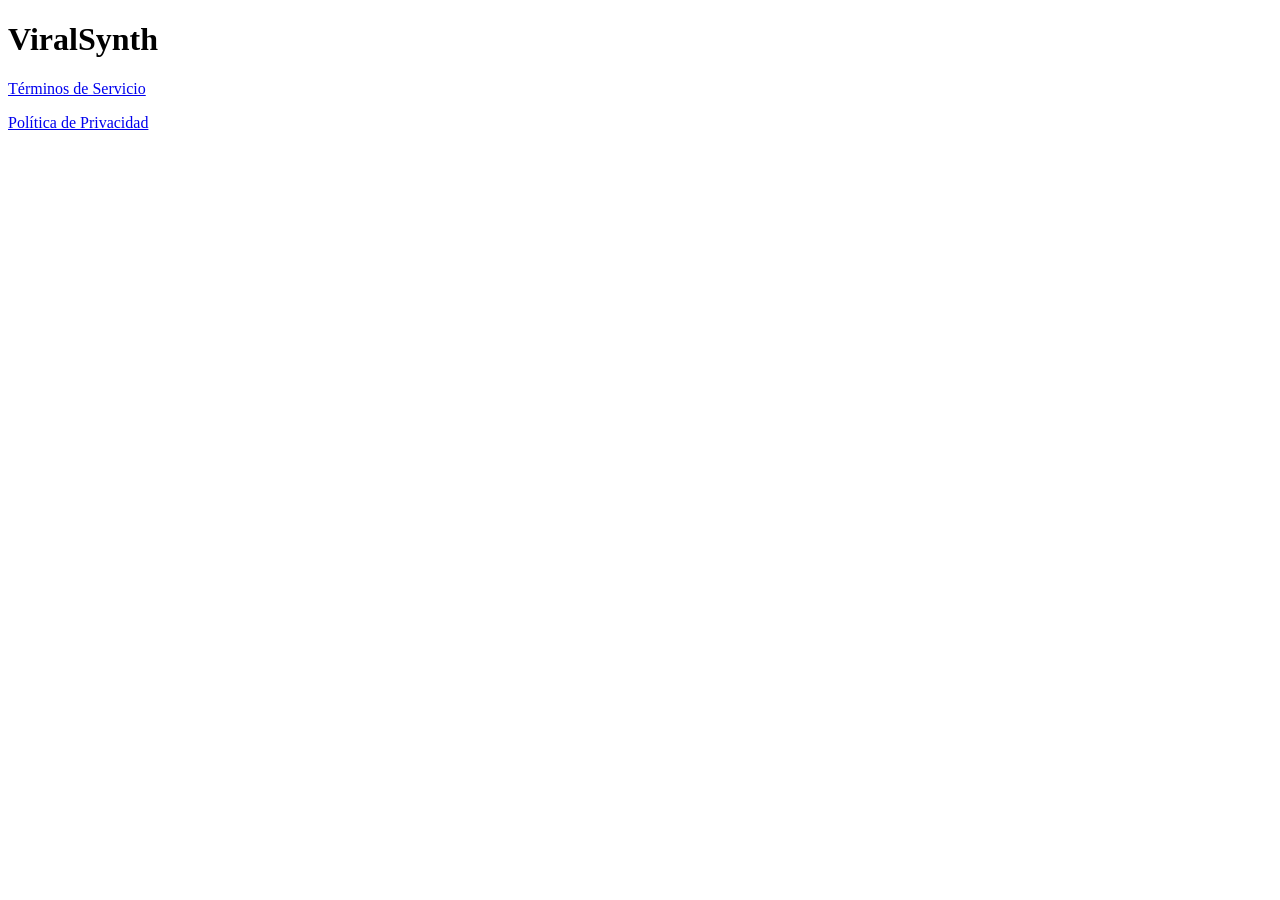
==== index.html @ e2163f89 "Add files via upload" ====
<!DOCTYPE html>
<html lang="es">
<head>
  <meta charset="UTF-8" />
  <title>Bienvenido a ViralSynth</title>
</head>
<body>
  <h1>ViralSynth</h1>
  <p><a href="terminos.html">Términos de Servicio</a></p>
  <p><a href="privacidad.html">Política de Privacidad</a></p>
</body>
</html>
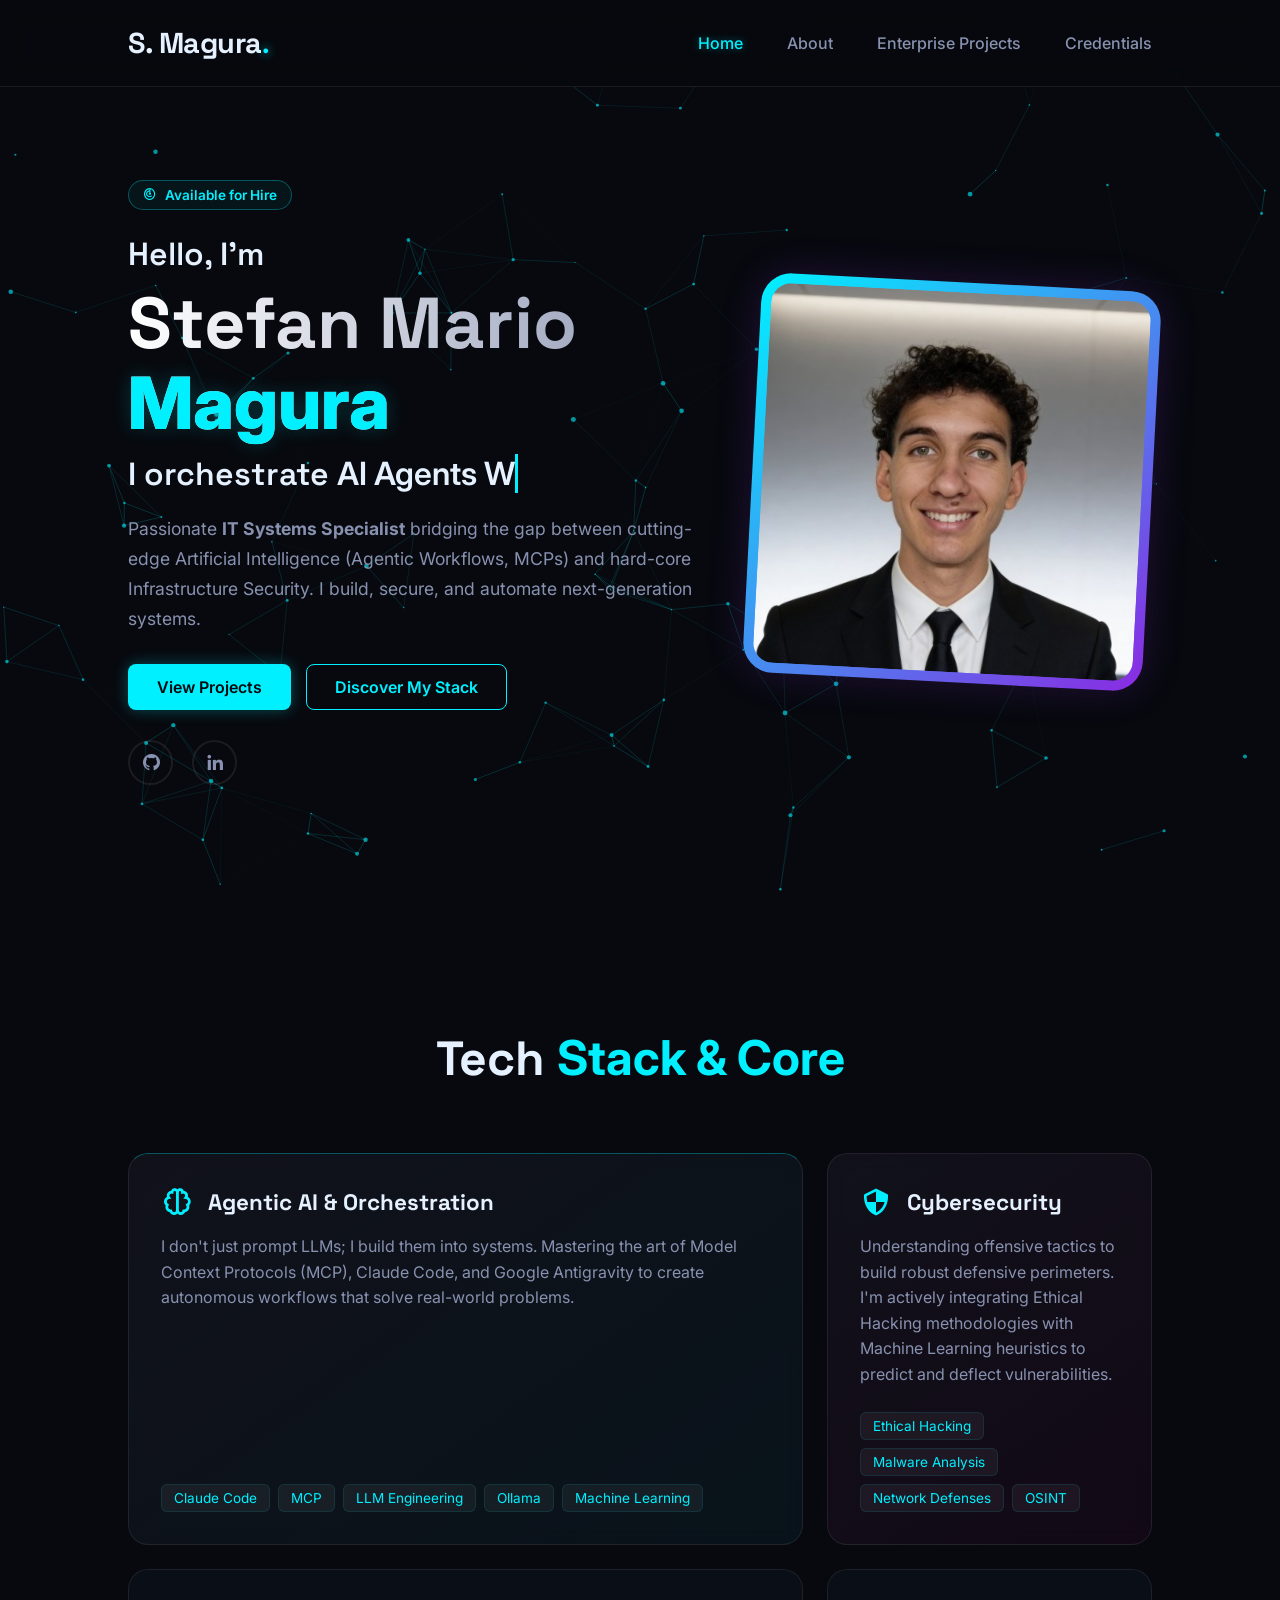
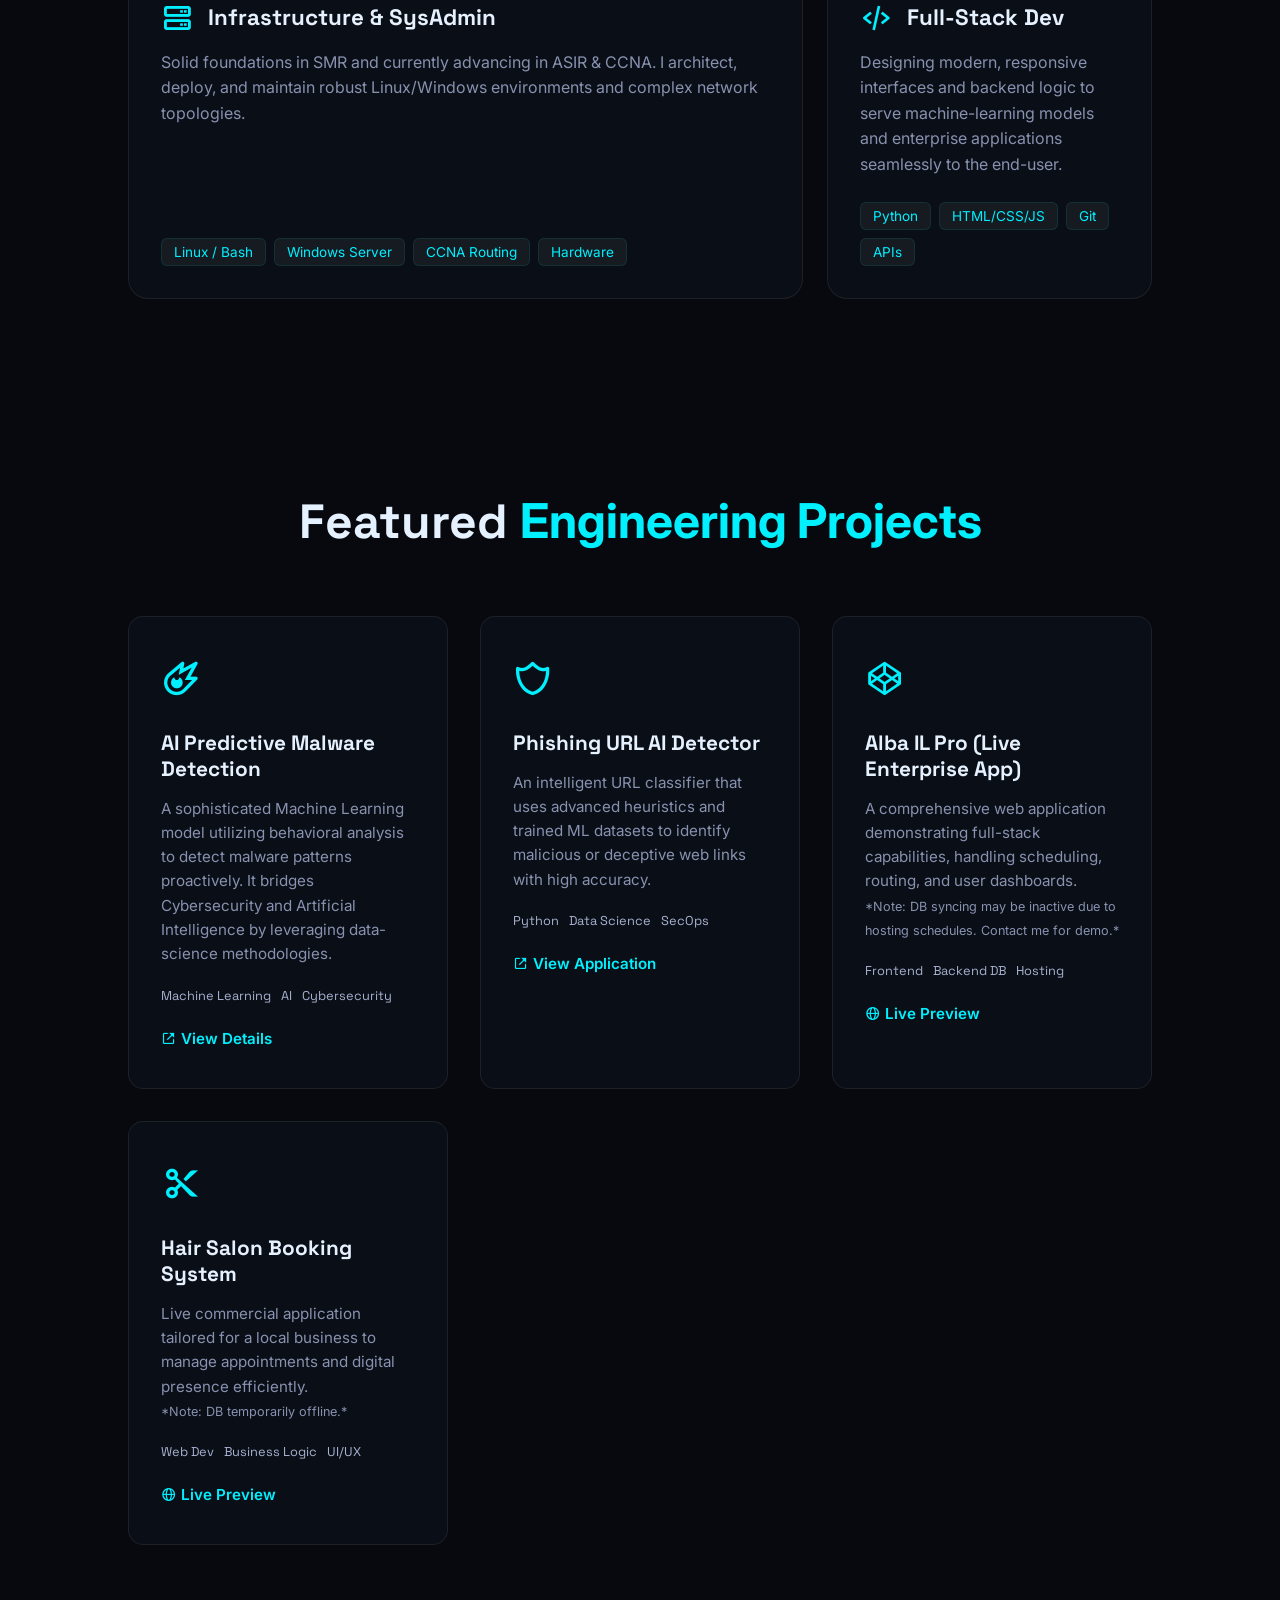
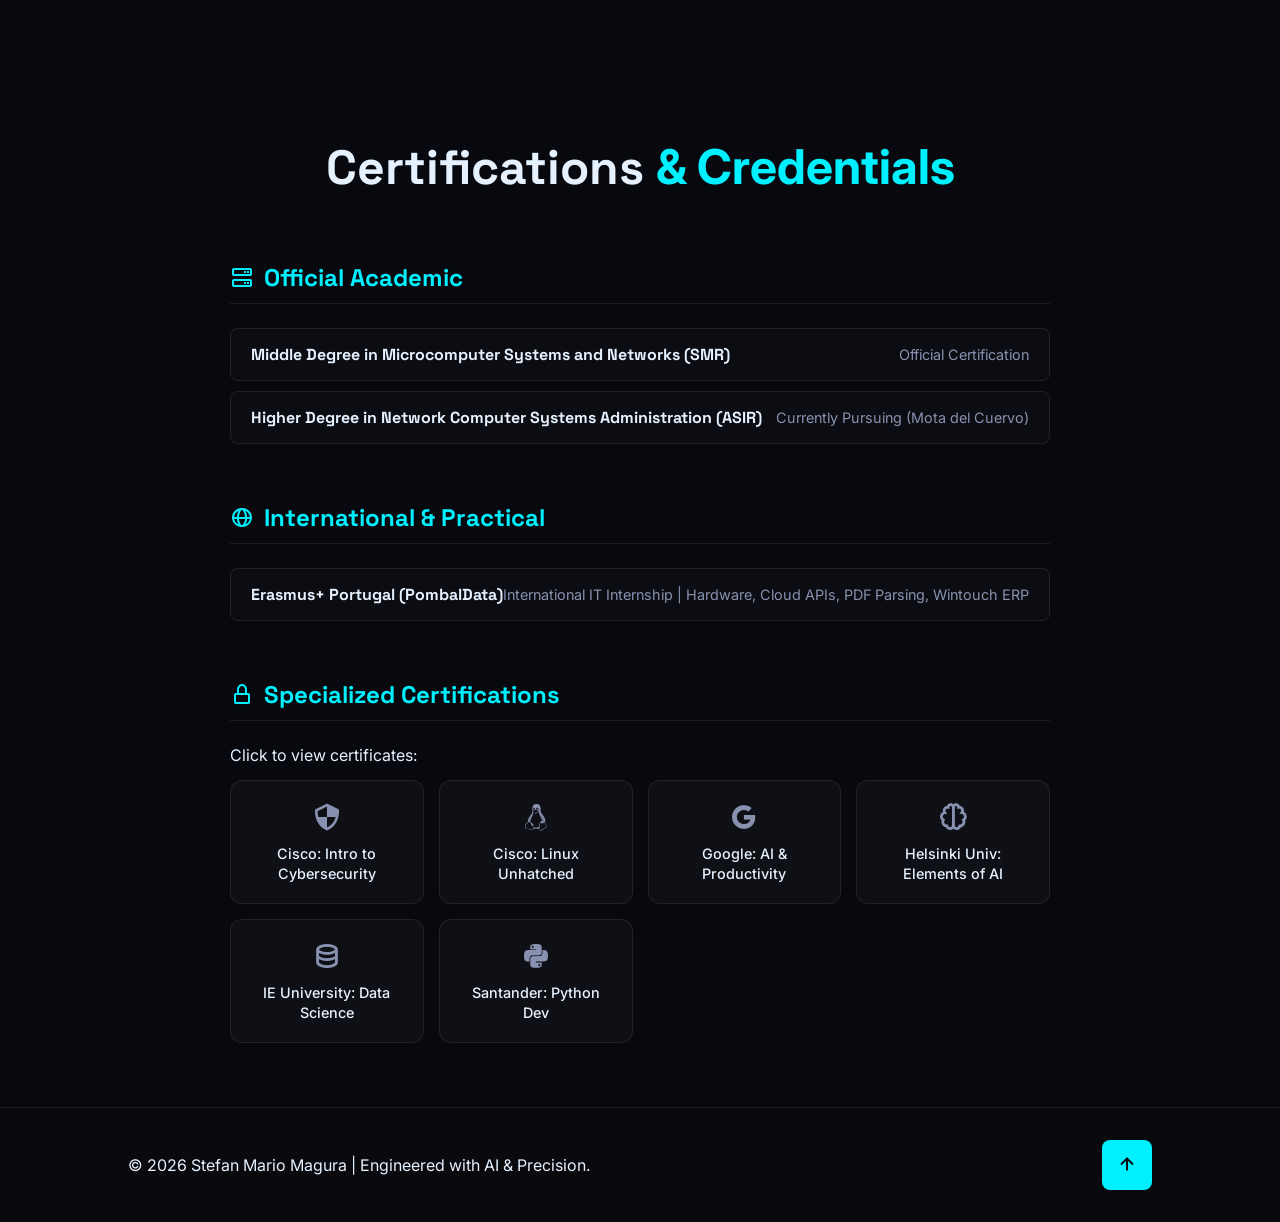
==== commit eb9133eb: "Add files via upload" ====
--- a/index.html
+++ b/index.html
@@ -1,13 +1,273 @@
 <!DOCTYPE html>
-<html lang="es">
+<html lang="en">
 <head>
-  <meta charset="UTF-8" />
-  <title>Bienvenido a ViralSynth</title>
+    <meta charset="UTF-8">
+    <meta name="viewport" content="width=device-width, initial-scale=1.0">
+    <title>Stefan Mario Magura | AI, Cybersecurity & Systems</title>
+    <meta name="description" content="Portfolio of Stefan Mario Magura: IT Infrastructure, Cybersecurity, and Agentic AI Engineer.">
+    <!-- Google Fonts -->
+    <link href="https://fonts.googleapis.com/css2?family=Inter:wght@300;400;600;800&family=Space+Grotesk:wght@400;700&display=swap" rel="stylesheet">
+    <!-- Boxicons for icons -->
+    <link href='https://unpkg.com/boxicons@2.1.4/css/boxicons.min.css' rel='stylesheet'>
+    <link rel="stylesheet" href="style.css">
 </head>
 <body>
-  <h1>ViralSynth</h1>
-  <p><a href="terminos.html">Términos de Servicio</a></p>
-  <p><a href="privacidad.html">Política de Privacidad</a></p>
+    <!-- Background Canvas for Node Network -->
+    <canvas id="bg-canvas"></canvas>
+
+    <header>
+        <a href="#" class="logo">S. Magura<span class="glow-dot">.</span></a>
+        <nav class="navbar">
+            <a href="#home" class="active">Home</a>
+            <a href="#about">About</a>
+            <a href="#portfolio">Enterprise Projects</a>
+            <a href="#credentials">Credentials</a>
+        </nav>
+    </header>
+
+    <main>
+        <!-- Home Section -->
+        <section id="home" class="home">
+            <div class="home-content">
+                <div class="badge-wrapper">
+                    <span class="cyber-badge"><i class='bx bx-radar'></i> Available for Hire</span>
+                </div>
+                <h3>Hello, I'm</h3>
+                <h1>Stefan Mario <span>Magura</span></h1>
+                <h3>I orchestrate <span class="typing-text"></span><span class="cursor">&nbsp;</span></h3>
+                <p>
+                    Passionate <strong>IT Systems Specialist</strong> bridging the gap between cutting-edge Artificial Intelligence (Agentic Workflows, MCPs) and hard-core Infrastructure Security. I build, secure, and automate next-generation systems.
+                </p>
+                
+                <div class="btn-box">
+                    <a href="#portfolio" class="btn primary">View Projects</a>
+                    <a href="#about" class="btn secondary">Discover My Stack</a>
+                </div>
+
+                <div class="social-links">
+                    <a href="https://github.com/StefanMarioMagura" target="_blank" aria-label="GitHub"><i class='bx bxl-github'></i></a>
+                    <a href="https://www.linkedin.com/in/stefan-mario-magura-290a26367/" target="_blank" aria-label="LinkedIn"><i class='bx bxl-linkedin'></i></a>
+                </div>
+            </div>
+            
+            <div class="home-img">
+                <div class="img-border">
+                    <img src="assets/img/perfil.png" alt="Stefan Mario Magura">
+                </div>
+            </div>
+        </section>
+
+        <!-- About Bento Grid Section -->
+        <section id="about" class="about">
+            <h2 class="heading">Tech <span>Stack & Core</span></h2>
+            
+            <div class="bento-container">
+                <!-- Bento Box: AI & Automation -->
+                <div class="bento-box ai-box">
+                    <div class="bento-header">
+                        <i class='bx bx-brain'></i>
+                        <h3>Agentic AI & Orchestration</h3>
+                    </div>
+                    <p>I don't just prompt LLMs; I build them into systems. Mastering the art of Model Context Protocols (MCP), Claude Code, and Google Antigravity to create autonomous workflows that solve real-world problems.</p>
+                    <div class="tags">
+                        <span>Claude Code</span>
+                        <span>MCP</span>
+                        <span>LLM Engineering</span>
+                        <span>Ollama</span>
+                        <span>Machine Learning</span>
+                    </div>
+                </div>
+
+                <!-- Bento Box: Cyber -->
+                <div class="bento-box cyber-box">
+                    <div class="bento-header">
+                        <i class='bx bx-shield-quarter'></i>
+                        <h3>Cybersecurity</h3>
+                    </div>
+                    <p>Understanding offensive tactics to build robust defensive perimeters. I'm actively integrating Ethical Hacking methodologies with Machine Learning heuristics to predict and deflect vulnerabilities.</p>
+                    <div class="tags">
+                        <span>Ethical Hacking</span>
+                        <span>Malware Analysis</span>
+                        <span>Network Defenses</span>
+                        <span>OSINT</span>
+                    </div>
+                </div>
+
+                <!-- Bento Box: Systems -->
+                <div class="bento-box sys-box">
+                    <div class="bento-header">
+                        <i class='bx bx-server'></i>
+                        <h3>Infrastructure & SysAdmin</h3>
+                    </div>
+                    <p>Solid foundations in SMR and currently advancing in ASIR & CCNA. I architect, deploy, and maintain robust Linux/Windows environments and complex network topologies.</p>
+                    <div class="tags">
+                        <span>Linux / Bash</span>
+                        <span>Windows Server</span>
+                        <span>CCNA Routing</span>
+                        <span>Hardware</span>
+                    </div>
+                </div>
+
+                 <!-- Bento Box: Development -->
+                 <div class="bento-box dev-box">
+                    <div class="bento-header">
+                        <i class='bx bx-code-alt'></i>
+                        <h3>Full-Stack Dev</h3>
+                    </div>
+                    <p>Designing modern, responsive interfaces and backend logic to serve machine-learning models and enterprise applications seamlessly to the end-user.</p>
+                    <div class="tags">
+                        <span>Python</span>
+                        <span>HTML/CSS/JS</span>
+                        <span>Git</span>
+                        <span>APIs</span>
+                    </div>
+                </div>
+            </div>
+        </section>
+
+        <!-- Portfolio Section -->
+        <section id="portfolio" class="portfolio">
+            <h2 class="heading">Featured <span>Engineering Projects</span></h2>
+            
+            <div class="portfolio-container">
+                
+                <!-- Project 1 -->
+                <div class="portfolio-card">
+                    <div class="card-content">
+                        <div class="card-icon"><i class='bx bx-meteor'></i></div>
+                        <h3>AI Predictive Malware Detection</h3>
+                        <p>A sophisticated Machine Learning model utilizing behavioral analysis to detect malware patterns proactively. It bridges Cybersecurity and Artificial Intelligence by leveraging data-science methodologies.</p>
+                        <div class="card-tech">
+                            <span>Machine Learning</span><span>AI</span><span>Cybersecurity</span>
+                        </div>
+                        <a href="https://github.com/StefanMarioMagura" target="_blank" class="card-link"><i class='bx bx-link-external'></i> View Details</a>
+                    </div>
+                </div>
+
+                <!-- Project 2 -->
+                <div class="portfolio-card">
+                    <div class="card-content">
+                        <div class="card-icon"><i class='bx bx-shield-alt-2'></i></div>
+                        <h3>Phishing URL AI Detector</h3>
+                        <p>An intelligent URL classifier that uses advanced heuristics and trained ML datasets to identify malicious or deceptive web links with high accuracy.</p>
+                        <div class="card-tech">
+                            <span>Python</span><span>Data Science</span><span>SecOps</span>
+                        </div>
+                        <a href="https://github.com/StefanMarioMagura/Phishing_Detector_ML_IA" target="_blank" class="card-link"><i class='bx bx-link-external'></i> View Application</a>
+                    </div>
+                </div>
+
+                <!-- Project 3 -->
+                <div class="portfolio-card">
+                    <div class="card-content">
+                        <div class="card-icon"><i class='bx bxl-codepen'></i></div>
+                        <h3>Alba IL Pro (Live Enterprise App)</h3>
+                        <p>A comprehensive web application demonstrating full-stack capabilities, handling scheduling, routing, and user dashboards.<br><small style="color:#8892b0;">*Note: DB syncing may be inactive due to hosting schedules. Contact me for demo.*</small></p>
+                        <div class="card-tech">
+                            <span>Frontend</span><span>Backend DB</span><span>Hosting</span>
+                        </div>
+                        <a href="#" class="card-link" onclick="alert('Contact me to enable the database server for full live preview!')"><i class='bx bx-globe'></i> Live Preview</a>
+                    </div>
+                </div>
+
+                <!-- Project 4 -->
+                <div class="portfolio-card">
+                    <div class="card-content">
+                        <div class="card-icon"><i class='bx bx-cut'></i></div>
+                        <h3>Hair Salon Booking System</h3>
+                        <p>Live commercial application tailored for a local business to manage appointments and digital presence efficiently.<br><small style="color:#8892b0;">*Note: DB temporarily offline.*</small></p>
+                        <div class="card-tech">
+                            <span>Web Dev</span><span>Business Logic</span><span>UI/UX</span>
+                        </div>
+                        <a href="#" class="card-link" onclick="alert('Contact me to enable the database server for full live preview!')"><i class='bx bx-globe'></i> Live Preview</a>
+                    </div>
+                </div>
+
+            </div>
+        </section>
+
+        <!-- Certifications Section -->
+        <section id="credentials" class="credentials">
+            <h2 class="heading">Certifications <span>& Credentials</span></h2>
+            
+            <div class="creds-wrapper">
+                <div class="cred-category">
+                    <h3><i class='bx bx-server'></i> Official Academic</h3>
+                    <ul class="cred-list">
+                        <li>
+                            <strong>Middle Degree in Microcomputer Systems and Networks (SMR)</strong>
+                            <span>Official Certification</span>
+                        </li>
+                        <li>
+                            <strong>Higher Degree in Network Computer Systems Administration (ASIR)</strong>
+                            <span>Currently Pursuing (Mota del Cuervo)</span>
+                        </li>
+                    </ul>
+                </div>
+
+                <div class="cred-category">
+                    <h3><i class='bx bx-globe'></i> International & Practical</h3>
+                    <ul class="cred-list">
+                        <li>
+                            <strong>Erasmus+ Portugal (PombalData)</strong>
+                            <span>International IT Internship | Hardware, Cloud APIs, PDF Parsing, Wintouch ERP</span>
+                        </li>
+                    </ul>
+                </div>
+
+                <div class="cred-category">
+                    <h3><i class='bx bx-lock-alt'></i> Specialized Certifications</h3>
+                    <p class="cred-desc">Click to view certificates:</p>
+                    <div class="cert-grid">
+                        <div class="cert-item" onclick="openCert('cisco-cyber')">
+                            <i class='bx bx-shield-quarter'></i>
+                            <span>Cisco: Intro to Cybersecurity</span>
+                        </div>
+                        <div class="cert-item" onclick="openCert('cisco-linux')">
+                            <i class='bx bxl-tux'></i>
+                            <span>Cisco: Linux Unhatched</span>
+                        </div>
+                        <div class="cert-item" onclick="openCert('google-ai')">
+                            <i class='bx bxl-google'></i>
+                            <span>Google: AI & Productivity</span>
+                        </div>
+                        <div class="cert-item" onclick="openCert('helsinki-ai')">
+                            <i class='bx bx-brain'></i>
+                            <span>Helsinki Univ: Elements of AI</span>
+                        </div>
+                        <div class="cert-item" onclick="openCert('ie-data')">
+                            <i class='bx bx-data'></i>
+                            <span>IE University: Data Science</span>
+                        </div>
+                        <div class="cert-item" onclick="openCert('santander-python')">
+                            <i class='bx bxl-python'></i>
+                            <span>Santander: Python Dev</span>
+                        </div>
+                    </div>
+                </div>
+            </div>
+        </section>
+    </main>
+
+    <footer>
+        <p>&copy; 2026 Stefan Mario Magura | Engineered with AI & Precision.</p>
+        <div class="footer-up">
+            <a href="#home"><i class='bx bx-up-arrow-alt'></i></a>
+        </div>
+    </footer>
+
+    <!-- Modales para Ver Certificados -->
+    <!-- Debes enlazar las imagenes reales de la carpeta /assets/certificados/ aquí dentro de la etiqueta <img> -->
+    <div id="cert-modal" class="modal">
+        <span class="close-modal">&times;</span>
+        <div class="modal-content">
+            <img id="modal-img" src="" alt="Certificate view">
+            <p style="text-align:center; color:#fff; margin-top:20px;">
+                (Update the <code>src</code> attribute in HTML to point to your precise image file in <code>assets/certificados/</code>)
+            </p>
+        </div>
+    </div>
+
+    <script src="script.js"></script>
 </body>
 </html>
-
--- a/style.css
+++ b/style.css
@@ -0,0 +1,605 @@
+/* 
+ * CSS - Portfolio of Stefan Mario Magura
+ * Theme: Premium Cyber / Bento-Grid / Node Network
+ */
+
+ :root {
+    --bg-dark: #07090e; /* Much deeper midnight blue/black */
+    --bg-surface: rgba(15, 20, 30, 0.5); /* Glass surface */
+    --border-glass: rgba(255, 255, 255, 0.08);
+    --border-hover: rgba(0, 240, 255, 0.3);
+    
+    --primary-glow: #00f0ff; /* Electric Cyan */
+    --secondary-glow: #8a2be2; /* Neon Purple */
+    --text-primary: #e6f1ff;
+    --text-secondary: #8892b0;
+    
+    --font-heading: 'Space Grotesk', sans-serif;
+    --font-body: 'Inter', sans-serif;
+}
+
+* {
+    margin: 0;
+    padding: 0;
+    box-sizing: border-box;
+    font-family: var(--font-body);
+}
+
+html {
+    scroll-behavior: smooth;
+    background-color: var(--bg-dark);
+    color: var(--text-primary);
+}
+
+/* Base Headings */
+h1, h2, h3, h4 {
+    font-family: var(--font-heading);
+}
+
+/* Background Node Canvas */
+#bg-canvas {
+    position: fixed;
+    top: 0;
+    left: 0;
+    width: 100vw;
+    height: 100vh;
+    z-index: -1;
+    pointer-events: auto; /* Let it capture mouse movements */
+}
+
+/* --- Header / Navbar --- */
+header {
+    position: fixed;
+    top: 0;
+    left: 0;
+    width: 100%;
+    padding: 25px 10%;
+    background: rgba(7, 9, 14, 0.85); /* Deep translucent */
+    backdrop-filter: blur(12px);
+    display: flex;
+    justify-content: space-between;
+    align-items: center;
+    z-index: 100;
+    border-bottom: 1px solid var(--border-glass);
+}
+
+.logo {
+    font-size: 1.8rem;
+    color: var(--text-primary);
+    text-decoration: none;
+    font-weight: 700;
+    font-family: var(--font-heading);
+    letter-spacing: -0.5px;
+}
+.glow-dot {
+    color: var(--primary-glow);
+    text-shadow: 0 0 10px var(--primary-glow);
+}
+
+.navbar a {
+    font-size: 1rem;
+    color: var(--text-secondary);
+    text-decoration: none;
+    font-weight: 500;
+    margin-left: 2.5rem;
+    transition: 0.3s;
+}
+
+.navbar a:hover,
+.navbar a.active {
+    color: var(--primary-glow);
+    text-shadow: 0 0 8px rgba(0, 240, 255, 0.4);
+}
+
+/* --- Global Section Style --- */
+section {
+    min-height: 100vh;
+    padding: 8rem 10% 4rem;
+    display: flex;
+    flex-direction: column;
+    justify-content: center;
+}
+.heading {
+    text-align: center;
+    font-size: 3rem;
+    margin-bottom: 4rem;
+}
+.heading span {
+    color: var(--primary-glow);
+}
+
+/* --- Buttons --- */
+.btn {
+    display: inline-block;
+    padding: 12px 28px;
+    border-radius: 8px;
+    font-weight: 600;
+    text-decoration: none;
+    transition: all 0.3s ease;
+    border: 1px solid transparent;
+}
+.btn.primary {
+    background: var(--primary-glow);
+    color: var(--bg-dark);
+    box-shadow: 0 0 15px rgba(0, 240, 255, 0.3);
+}
+.btn.primary:hover {
+    box-shadow: 0 0 25px rgba(0, 240, 255, 0.6);
+    transform: translateY(-2px);
+}
+.btn.secondary {
+    background: transparent;
+    color: var(--primary-glow);
+    border-color: var(--primary-glow);
+}
+.btn.secondary:hover {
+    background: rgba(0, 240, 255, 0.05);
+    box-shadow: 0 0 15px rgba(0, 240, 255, 0.1);
+    transform: translateY(-2px);
+}
+
+/* --- Home Section --- */
+.home {
+    display: flex;
+    flex-direction: row;
+    align-items: center;
+    justify-content: space-between;
+}
+
+.home-content {
+    max-width: 600px;
+}
+.badge-wrapper {
+    margin-bottom: 1.5rem;
+}
+.cyber-badge {
+    display: inline-block;
+    padding: 6px 14px;
+    font-size: 0.85rem;
+    font-weight: 600;
+    color: var(--primary-glow);
+    background: rgba(0, 240, 255, 0.05);
+    border: 1px solid var(--border-hover);
+    border-radius: 50px;
+    display: flex;
+    align-items: center;
+    gap: 8px;
+    width: fit-content;
+}
+
+.home-content h3 {
+    font-size: 2rem;
+    font-weight: 600;
+}
+.home-content h1 {
+    font-size: 4.5rem;
+    font-weight: 800;
+    line-height: 1.1;
+    margin: 10px 0;
+    background: linear-gradient(to right, #fff, #8892b0);
+    -webkit-background-clip: text;
+    background-clip: text;
+    -webkit-text-fill-color: transparent;
+}
+.home-content h1 span {
+    -webkit-text-fill-color: var(--primary-glow);
+    text-shadow: 0 0 20px rgba(0, 240, 255, 0.2);
+}
+.home-content p {
+    font-size: 1.1rem;
+    color: var(--text-secondary);
+    line-height: 1.7;
+    margin: 20px 0 30px;
+}
+.btn-box {
+    display: flex;
+    gap: 15px;
+    margin-bottom: 30px;
+}
+
+.social-links a {
+    display: inline-flex;
+    justify-content: center;
+    align-items: center;
+    width: 45px;
+    height: 45px;
+    background: transparent;
+    border: 2px solid var(--border-glass);
+    border-radius: 50%;
+    font-size: 20px;
+    color: var(--text-secondary);
+    text-decoration: none;
+    margin-right: 15px;
+    transition: 0.3s;
+}
+.social-links a:hover {
+    color: var(--primary-glow);
+    border-color: var(--primary-glow);
+    box-shadow: 0 0 15px rgba(0, 240, 255, 0.2);
+    transform: translateY(-3px);
+}
+
+.home-img .img-border {
+    width: 400px;
+    height: 400px;
+    border-radius: 30px;
+    padding: 10px;
+    background: linear-gradient(135deg, var(--primary-glow), var(--secondary-glow));
+    box-shadow: 0 0 40px rgba(138, 43, 226, 0.2);
+    transform: rotate(3deg);
+    transition: transform 0.5s;
+}
+.home-img .img-border:hover {
+    transform: rotate(0deg);
+}
+.home-img img {
+    width: 100%;
+    height: 100%;
+    object-fit: cover;
+    border-radius: 20px;
+    background-color: var(--bg-dark);
+}
+
+/* Typing Effect */
+.cursor {
+    display: inline-block;
+    width: 3px;
+    background-color: var(--primary-glow);
+    animation: blink 1s infinite;
+}
+@keyframes blink {
+    0%, 100% { opacity: 1; }
+    50% { opacity: 0; }
+}
+
+/* --- Add Bento-Grid Section (About) --- */
+.bento-container {
+    display: grid;
+    grid-template-columns: repeat(3, 1fr);
+    grid-auto-rows: minmax(180px, auto);
+    gap: 1.5rem;
+    max-width: 1100px;
+    margin: 0 auto;
+}
+
+.bento-box {
+    background: var(--bg-surface);
+    border: 1px solid var(--border-glass);
+    border-radius: 20px;
+    padding: 2rem;
+    backdrop-filter: blur(10px);
+    transition: transform 0.3s, border-color 0.3s, box-shadow 0.3s;
+    display: flex;
+    flex-direction: column;
+}
+.bento-box:hover {
+    transform: translateY(-5px);
+    border-color: var(--border-hover);
+    box-shadow: 0 10px 30px rgba(0, 240, 255, 0.05);
+}
+
+.ai-box {
+    grid-column: span 2;
+    grid-row: span 2;
+    background: linear-gradient(145deg, rgba(20,20,30,0.8) 0%, rgba(10,30,40,0.5) 100%);
+    border-top: 1px solid rgba(0, 240, 255, 0.3);
+}
+
+.cyber-box {
+    grid-column: span 1;
+    grid-row: span 2;
+    background: linear-gradient(145deg, rgba(20,20,30,0.8) 0%, rgba(30,10,30,0.5) 100%);
+}
+
+.sys-box {
+    grid-column: span 2;
+    grid-row: span 1;
+}
+
+.dev-box {
+    grid-column: span 1;
+    grid-row: span 1;
+}
+
+.bento-header {
+    display: flex;
+    align-items: center;
+    margin-bottom: 1rem;
+    gap: 15px;
+}
+.bento-header i {
+    font-size: 2rem;
+    color: var(--primary-glow);
+}
+.bento-header h3 {
+    font-size: 1.4rem;
+    color: var(--text-primary);
+}
+.bento-box p {
+    color: var(--text-secondary);
+    line-height: 1.6;
+    margin-bottom: 1.5rem;
+    flex-grow: 1;
+}
+.tags {
+    display: flex;
+    flex-wrap: wrap;
+    gap: 8px;
+}
+.tags span {
+    background: rgba(255,255,255,0.05);
+    padding: 5px 12px;
+    border-radius: 6px;
+    font-size: 0.85rem;
+    color: var(--primary-glow);
+    border: 1px solid rgba(0,240,255,0.1);
+}
+
+/* --- Portfolio Engineering Projects Section --- */
+.portfolio-container {
+    display: grid;
+    grid-template-columns: repeat(auto-fit, minmax(300px, 1fr));
+    gap: 2rem;
+    max-width: 1200px;
+    margin: 0 auto;
+}
+
+.portfolio-card {
+    background: var(--bg-surface);
+    border: 1px solid var(--border-glass);
+    border-radius: 15px;
+    padding: 2.5rem 2rem;
+    transition: 0.4s;
+    position: relative;
+    overflow: hidden;
+}
+/* Cyber subtle sweep effect */
+.portfolio-card::before {
+    content: '';
+    position: absolute;
+    top: 0; left: 0; width: 100%; height: 2px;
+    background: linear-gradient(90deg, transparent, var(--primary-glow), transparent);
+    transform: translateX(-100%);
+    transition: 0.6s;
+}
+.portfolio-card:hover {
+    transform: translateY(-5px);
+    border-color: rgba(255,255,255,0.15);
+}
+.portfolio-card:hover::before {
+    transform: translateX(100%);
+}
+
+.card-icon {
+    font-size: 2.5rem;
+    color: var(--primary-glow);
+    margin-bottom: 1.5rem;
+}
+
+.card-content h3 {
+    font-size: 1.3rem;
+    margin-bottom: 15px;
+    color: var(--text-primary);
+}
+
+.card-content p {
+    color: var(--text-secondary);
+    font-size: 0.95rem;
+    line-height: 1.6;
+    margin-bottom: 20px;
+}
+
+.card-tech {
+    display: flex;
+    gap: 10px;
+    margin-bottom: 25px;
+    flex-wrap: wrap;
+}
+
+.card-tech span {
+    font-family: var(--font-heading);
+    font-size: 0.8rem;
+    color: #a8b2d1;
+}
+
+.card-link {
+    color: var(--primary-glow);
+    text-decoration: none;
+    font-weight: 600;
+    font-size: 0.95rem;
+    display: flex;
+    align-items: center;
+    gap: 5px;
+    transition: color 0.3s;
+}
+.card-link:hover {
+    color: #fff;
+}
+
+
+/* --- Credentials & Certifications --- */
+.creds-wrapper {
+    max-width: 900px;
+    margin: 0 auto;
+    display: flex;
+    flex-direction: column;
+    gap: 3rem;
+}
+.cred-category h3 {
+    display: flex;
+    align-items: center;
+    gap: 10px;
+    font-size: 1.5rem;
+    color: var(--primary-glow);
+    margin-bottom: 1.5rem;
+    border-bottom: 1px solid var(--border-glass);
+    padding-bottom: 10px;
+}
+.cred-list {
+    list-style: none;
+}
+.cred-list li {
+    background: rgba(255,255,255,0.02);
+    border: 1px solid var(--border-glass);
+    padding: 15px 20px;
+    border-radius: 8px;
+    margin-bottom: 10px;
+    display: flex;
+    justify-content: space-between;
+    align-items: center;
+    transition: 0.3s;
+}
+.cred-list li:hover {
+    background: rgba(255,255,255,0.05);
+    border-color: rgba(255,255,255,0.1);
+}
+.cred-list li strong {
+    color: var(--text-primary);
+    font-family: var(--font-heading);
+}
+.cred-list li span {
+    color: var(--text-secondary);
+    font-size: 0.9rem;
+}
+
+.cert-grid {
+    display: grid;
+    grid-template-columns: repeat(auto-fit, minmax(180px, 1fr));
+    gap: 15px;
+    margin-top: 15px;
+}
+.cert-item {
+    background: rgba(255,255,255,0.03);
+    border: 1px solid var(--border-glass);
+    padding: 20px;
+    border-radius: 12px;
+    text-align: center;
+    cursor: pointer;
+    transition: 0.3s;
+}
+.cert-item i {
+    font-size: 2rem;
+    color: var(--text-secondary);
+    margin-bottom: 10px;
+    display: block;
+    transition: 0.3s;
+}
+.cert-item:hover {
+    background: rgba(0, 240, 255, 0.05);
+    border-color: var(--primary-glow);
+}
+.cert-item:hover i {
+    color: var(--primary-glow);
+}
+.cert-item span {
+    font-size: 0.9rem;
+    font-weight: 500;
+}
+
+/* Modals */
+.modal {
+    display: none;
+    position: fixed;
+    z-index: 1000;
+    left: 0;
+    top: 0;
+    width: 100%;
+    height: 100%;
+    background-color: rgba(0,0,0,0.9);
+    backdrop-filter: blur(5px);
+    justify-content: center;
+    align-items: center;
+}
+.modal-content {
+    max-width: 90%;
+    max-height: 90%;
+    animation: zoom 0.4s ease;
+}
+.modal-content img {
+    max-width: 100%;
+    max-height: 80vh;
+    border-radius: 10px;
+    border: 2px solid var(--primary-glow);
+    box-shadow: 0 0 30px rgba(0, 240, 255, 0.2);
+}
+.close-modal {
+    position: absolute;
+    top: 30px;
+    right: 40px;
+    color: #fff;
+    font-size: 40px;
+    font-weight: bold;
+    cursor: pointer;
+    transition: 0.3s;
+}
+.close-modal:hover {
+    color: var(--primary-glow);
+}
+@keyframes zoom {
+    from {transform: scale(0.8); opacity: 0;}
+    to {transform: scale(1); opacity: 1;}
+}
+
+/* --- Footer --- */
+footer {
+    display: flex;
+    justify-content: space-between;
+    align-items: center;
+    flex-wrap: wrap;
+    padding: 2rem 10%;
+    background: rgba(10, 10, 15, 0.9);
+    border-top: 1px solid var(--border-glass);
+}
+.footer-up a {
+    display: inline-flex;
+    justify-content: center;
+    align-items: center;
+    padding: 0.8rem;
+    background: var(--primary-glow);
+    border-radius: 8px;
+    color: var(--bg-dark);
+    font-size: 1.5rem;
+    text-decoration: none;
+    transition: 0.3s;
+}
+.footer-up a:hover {
+    box-shadow: 0 0 15px var(--primary-glow);
+}
+
+/* --- Responsive Adjustments --- */
+@media (max-width: 1100px) {
+    .bento-container {
+        grid-template-columns: repeat(2, 1fr);
+    }
+    .ai-box { grid-column: span 2; }
+    .cyber-box { grid-column: span 1; }
+    .sys-box { grid-column: span 1; }
+    .dev-box { grid-column: span 2; grid-row: span 1;}
+}
+
+@media (max-width: 900px) {
+    .home {
+        flex-direction: column-reverse;
+        justify-content: center;
+        text-align: center;
+        padding-top: 150px;
+    }
+    .home-content h1 { font-size: 3.5rem; }
+    .btn-box { justify-content: center; }
+    .home-img .img-border {
+        width: 300px; height: 300px;
+        margin: 0 auto;
+    }
+    .bento-container {
+        grid-template-columns: 1fr;
+    }
+    .ai-box, .cyber-box, .sys-box, .dev-box {
+        grid-column: span 1;
+        grid-row: auto;
+    }
+    .cred-list li {
+        flex-direction: column;
+        align-items: flex-start;
+        gap: 5px;
+    }
+}
